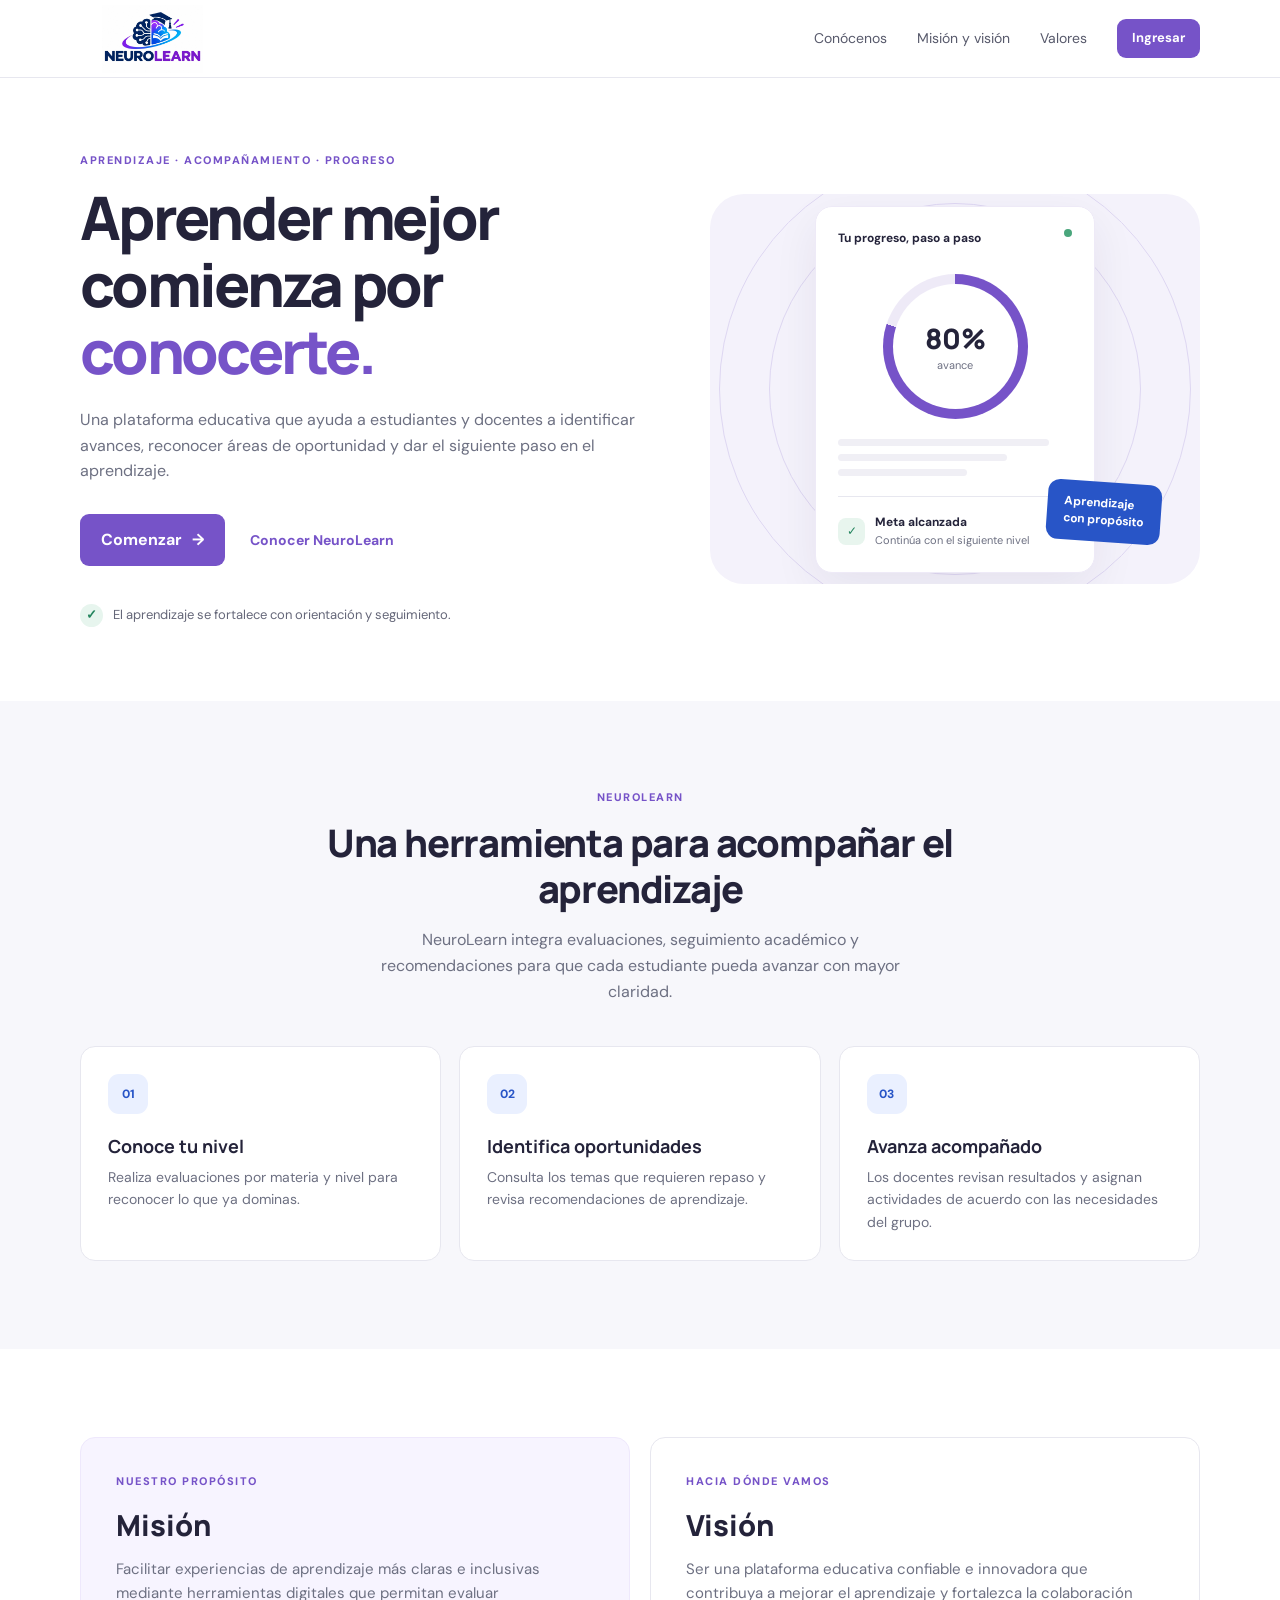
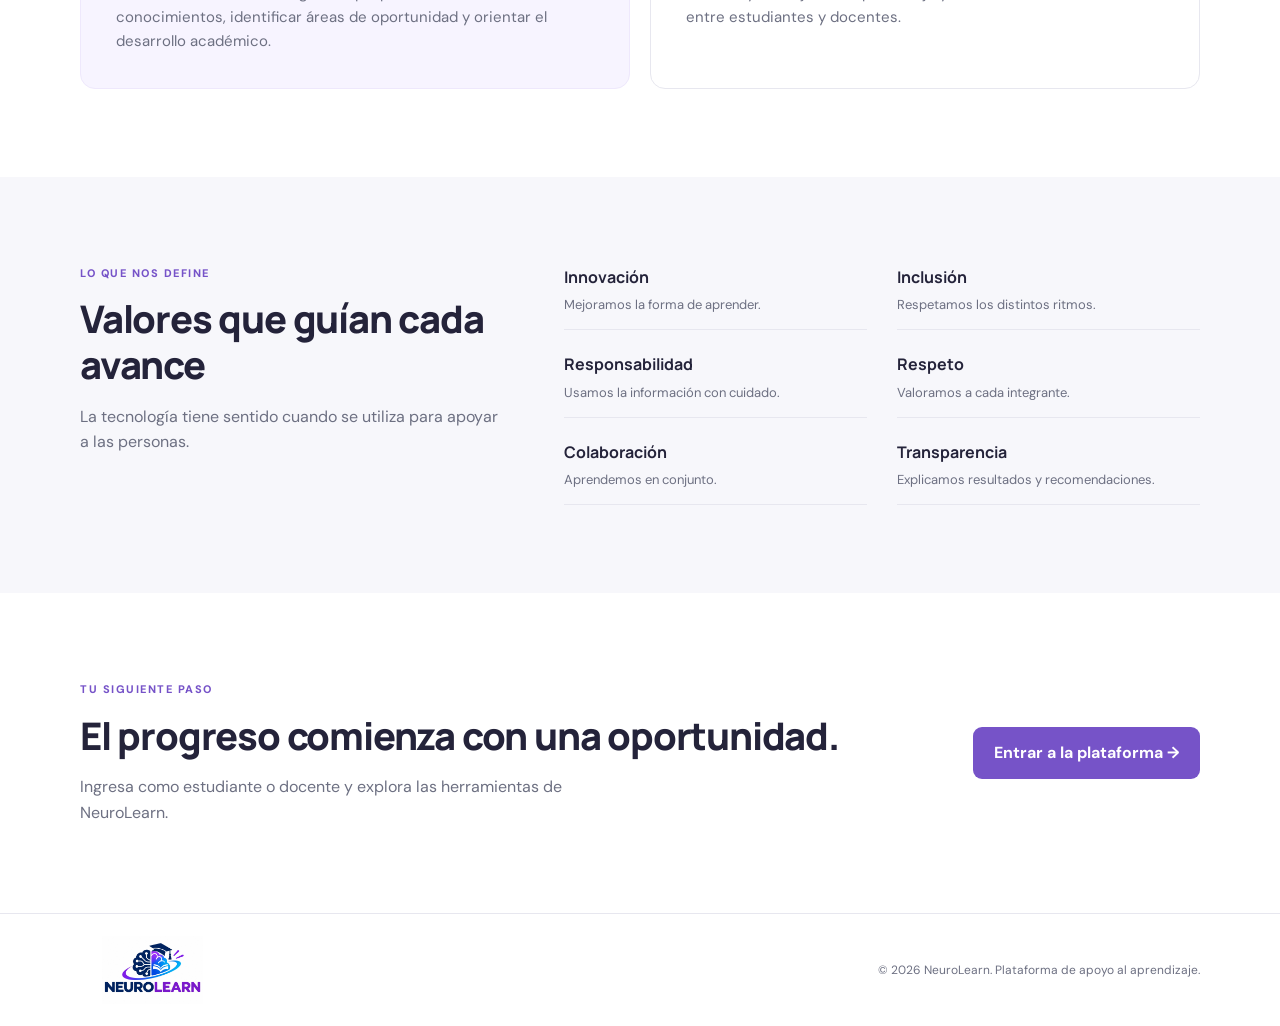
==== index.html @ 256c32f3 "Add files via upload" ====
<!doctype html>
<html lang="es">
<head>
  <meta charset="utf-8"><meta name="viewport" content="width=device-width, initial-scale=1">
  <meta name="description" content="NeuroLearn: plataforma para fortalecer el aprendizaje mediante evaluaciones y seguimiento académico.">
  <title>NeuroLearn | Aprender con propósito</title><link rel="stylesheet" href="css/styles.css">
</head>
<body>
<header class="site-header"><a class="brand" href="index.html"><img src="assets/img/logo-neurolearn.jpeg" alt="Logo NeuroLearn"><span>NeuroLearn</span></a><nav><a href="#nosotros">Conócenos</a><a href="#mision">Misión y visión</a><a href="#valores">Valores</a><a class="button button-small" href="pages/acceso.html">Ingresar</a></nav></header>
<main>
<section class="hero wrap"><div class="hero-copy"><span class="eyebrow">APRENDIZAJE · ACOMPAÑAMIENTO · PROGRESO</span><h1>Aprender mejor comienza por <span>conocerte.</span></h1><p>Una plataforma educativa que ayuda a estudiantes y docentes a identificar avances, reconocer áreas de oportunidad y dar el siguiente paso en el aprendizaje.</p><div class="hero-actions"><a class="button" href="pages/acceso.html">Comenzar <span aria-hidden="true">→</span></a><a class="text-link" href="#nosotros">Conocer NeuroLearn</a></div><div class="hero-note"><span class="note-mark">✓</span> El aprendizaje se fortalece con orientación y seguimiento.</div></div><div class="hero-art"><div class="art-card"><div class="art-top"><span>Tu progreso, paso a paso</span><span class="live-dot"></span></div><div class="progress-ring"><div><strong>80%</strong><small>avance</small></div></div><div class="art-lines"><span></span><span></span><span></span></div><div class="art-bottom"><div class="mini-icon">✓</div><div><b>Meta alcanzada</b><small>Continúa con el siguiente nivel</small></div></div></div><div class="art-stamp">Aprendizaje<br>con propósito</div></div></section>
<section id="nosotros" class="section section-soft"><div class="wrap"><div class="section-heading"><span class="eyebrow">NEUROLEARN</span><h2>Una herramienta para acompañar el aprendizaje</h2><p>NeuroLearn integra evaluaciones, seguimiento académico y recomendaciones para que cada estudiante pueda avanzar con mayor claridad.</p></div><div class="feature-grid"><article class="feature-card"><div class="feature-icon">01</div><h3>Conoce tu nivel</h3><p>Realiza evaluaciones por materia y nivel para reconocer lo que ya dominas.</p></article><article class="feature-card"><div class="feature-icon">02</div><h3>Identifica oportunidades</h3><p>Consulta los temas que requieren repaso y revisa recomendaciones de aprendizaje.</p></article><article class="feature-card"><div class="feature-icon">03</div><h3>Avanza acompañado</h3><p>Los docentes revisan resultados y asignan actividades de acuerdo con las necesidades del grupo.</p></article></div></div></section>
<section id="mision" class="section wrap"><div class="purpose-grid"><article class="purpose-card purpose-main"><span class="eyebrow">NUESTRO PROPÓSITO</span><h2>Misión</h2><p>Facilitar experiencias de aprendizaje más claras e inclusivas mediante herramientas digitales que permitan evaluar conocimientos, identificar áreas de oportunidad y orientar el desarrollo académico.</p></article><article class="purpose-card"><span class="eyebrow">HACIA DÓNDE VAMOS</span><h2>Visión</h2><p>Ser una plataforma educativa confiable e innovadora que contribuya a mejorar el aprendizaje y fortalezca la colaboración entre estudiantes y docentes.</p></article></div></section>
<section id="valores" class="section section-soft"><div class="wrap values-layout"><div><span class="eyebrow">LO QUE NOS DEFINE</span><h2>Valores que guían cada avance</h2><p class="muted">La tecnología tiene sentido cuando se utiliza para apoyar a las personas.</p></div><div class="values-grid"><div><b>Innovación</b><p>Mejoramos la forma de aprender.</p></div><div><b>Inclusión</b><p>Respetamos los distintos ritmos.</p></div><div><b>Responsabilidad</b><p>Usamos la información con cuidado.</p></div><div><b>Respeto</b><p>Valoramos a cada integrante.</p></div><div><b>Colaboración</b><p>Aprendemos en conjunto.</p></div><div><b>Transparencia</b><p>Explicamos resultados y recomendaciones.</p></div></div></div></section>
<section class="section wrap final-cta"><div><span class="eyebrow">TU SIGUIENTE PASO</span><h2>El progreso comienza con una oportunidad.</h2><p>Ingresa como estudiante o docente y explora las herramientas de NeuroLearn.</p></div><a class="button" href="pages/acceso.html">Entrar a la plataforma →</a></section>
</main><footer class="footer"><div class="wrap footer-inner"><a class="brand" href="index.html"><img src="assets/img/logo-neurolearn.jpeg" alt=""><span>NeuroLearn</span></a><small>© 2026 NeuroLearn. Plataforma de apoyo al aprendizaje.</small></div></footer>
</body></html>
---- css/styles.css ----
@import url('https://fonts.googleapis.com/css2?family=DM+Sans:wght@400;500;600;700&family=Manrope:wght@500;600;700;800&display=swap');
:root{--purple:#7653c8;--purple-dark:#5539a2;--blue:#2855c7;--blue-soft:#eaf0ff;--ink:#24233a;--muted:#6d7082;--line:#e7e7ef;--paper:#fff;--soft:#f7f7fb;--green:#23845d;--shadow:0 16px 45px rgba(37,34,68,.07)}
*{box-sizing:border-box}html{scroll-behavior:smooth}body{margin:0;background:#fff;color:var(--ink);font-family:'DM Sans',Arial,sans-serif;line-height:1.6}a{color:inherit;text-decoration:none}button,input,select,textarea{font:inherit}.wrap{width:min(1120px,calc(100% - 44px));margin-inline:auto}.site-header,.dash-header{height:78px;padding:0 max(22px,calc((100% - 1120px)/2));display:flex;align-items:center;justify-content:space-between;border-bottom:1px solid var(--line);background:#fff}.site-header nav{display:flex;align-items:center;gap:30px;color:#57596b;font-size:14px}.site-header nav a:hover,.text-link:hover{color:var(--purple)}.brand{display:inline-flex;align-items:center;gap:10px;font:800 20px Manrope,sans-serif;letter-spacing:-.7px}.brand img{width:38px;height:38px}.button{display:inline-flex;align-items:center;justify-content:center;gap:10px;border:0;border-radius:9px;background:var(--purple);color:#fff;padding:13px 21px;font-weight:700;cursor:pointer;transition:.18s ease}.button:hover{background:var(--purple-dark);transform:translateY(-1px)}.button:disabled{background:#c9c5d6;cursor:not-allowed;transform:none}.button-small{padding:9px 15px;font-size:13px}.button-outline{background:#fff;color:var(--purple);border:1px solid #d9d0f1}.button-outline:hover{color:#fff}.text-link{color:var(--purple);font-weight:700;font-size:14px}.hero{min-height:560px;display:grid;grid-template-columns:1.08fr .92fr;align-items:center;gap:55px;padding-block:74px}.eyebrow{display:block;color:var(--purple);font-size:11px;font-weight:800;letter-spacing:1.5px;margin-bottom:14px}.hero h1{font:800 clamp(40px,5vw,60px)/1.12 Manrope,sans-serif;letter-spacing:-2.7px;margin:0 0 22px;max-width:620px}.hero h1 span{color:var(--purple)}.hero-copy>p,.section-heading>p,.purpose-card p,.final-cta p{color:var(--muted);font-size:16px;max-width:570px}.hero-actions{display:flex;align-items:center;gap:25px;margin-top:30px}.hero-note{display:flex;align-items:center;gap:10px;margin-top:38px;color:#656779;font-size:13px}.note-mark{display:grid;place-items:center;width:23px;height:23px;background:#e7f5ee;color:var(--green);border-radius:50%;font-weight:800}.hero-art{min-height:390px;position:relative;display:grid;place-items:center;background:#f4f2fb;border-radius:34px;overflow:hidden}.hero-art:before,.hero-art:after{content:"";position:absolute;border:1px solid #ded7f2;border-radius:50%;width:370px;height:370px}.hero-art:after{width:470px;height:470px}.art-card{position:relative;z-index:1;background:#fff;width:280px;padding:22px;border:1px solid #eeeaf7;border-radius:17px;box-shadow:var(--shadow)}.art-top{display:flex;justify-content:space-between;font-size:12px;font-weight:700}.live-dot{width:8px;height:8px;border-radius:50%;background:#4aa67c}.progress-ring{width:145px;height:145px;border-radius:50%;margin:26px auto 20px;display:grid;place-items:center;background:conic-gradient(var(--purple) 0 80%,#eeeaf7 80% 100%);position:relative}.progress-ring:before{content:"";position:absolute;inset:10px;background:white;border-radius:50%}.progress-ring div{position:relative;text-align:center}.progress-ring strong{display:block;font:800 28px Manrope}.progress-ring small,.art-bottom small{display:block;color:var(--muted);font-size:11px}.art-lines{display:grid;gap:8px}.art-lines span{height:7px;border-radius:5px;background:#f0eff5}.art-lines span:first-child{width:90%}.art-lines span:nth-child(2){width:72%}.art-lines span:nth-child(3){width:55%}.art-bottom{display:flex;gap:10px;align-items:center;border-top:1px solid var(--line);margin-top:20px;padding-top:16px;font-size:12px}.mini-icon{width:27px;height:27px;border-radius:8px;background:#e8f5ee;color:var(--green);display:grid;place-items:center}.art-stamp{position:absolute;z-index:2;right:8%;bottom:11%;background:var(--blue);color:white;border-radius:12px;padding:13px 17px;font-size:12px;font-weight:700;line-height:1.4;transform:rotate(4deg)}.section{padding-block:88px}.section-soft{background:var(--soft)}.section-heading{text-align:center;max-width:690px;margin:0 auto 42px}.section-heading h2,.values-layout h2,.final-cta h2{font:800 clamp(29px,3vw,38px)/1.2 Manrope;letter-spacing:-1.2px;margin:0 0 14px}.section-heading>p{margin-inline:auto}.feature-grid{display:grid;grid-template-columns:repeat(3,1fr);gap:18px}.feature-card,.purpose-card{background:white;border:1px solid var(--line);border-radius:15px;padding:27px}.feature-icon{width:40px;height:40px;border-radius:11px;background:var(--blue-soft);color:var(--blue);display:grid;place-items:center;font-weight:800;font-size:12px}.feature-card h3{font:700 18px Manrope;margin:20px 0 8px}.feature-card p{color:var(--muted);font-size:14px;margin:0}.purpose-grid{display:grid;grid-template-columns:1fr 1fr;gap:20px}.purpose-card{padding:35px}.purpose-card h2{font:800 29px Manrope;margin:0 0 12px}.purpose-card p{margin:0;font-size:15px}.purpose-main{background:#f7f4ff;border-color:#eee8fc}.values-layout{display:grid;grid-template-columns:.8fr 1.2fr;gap:60px;align-items:start}.muted{color:var(--muted)}.values-grid{display:grid;grid-template-columns:1fr 1fr;gap:22px 30px}.values-grid>div{border-bottom:1px solid var(--line);padding-bottom:13px}.values-grid b{font:700 16px Manrope}.values-grid p{font-size:13px;color:var(--muted);margin:5px 0 0}.final-cta{display:flex;align-items:center;justify-content:space-between;gap:30px}.final-cta p{margin-bottom:0}.footer{border-top:1px solid var(--line);padding:22px 0}.footer-inner{display:flex;justify-content:space-between;align-items:center}.footer small{color:var(--muted);font-size:12px}
/* Acceso */.access-body{min-height:100vh;background:var(--soft)}.access-wrap{width:min(850px,calc(100% - 40px));margin:80px auto}.access-wrap .section-heading h1{font:800 38px Manrope;margin:0}.role-grid{display:grid;grid-template-columns:1fr 1fr;gap:20px}.role-card{display:block;background:#fff;border:1px solid var(--line);border-radius:16px;padding:30px;transition:.2s}.role-card:hover{transform:translateY(-3px);box-shadow:var(--shadow);border-color:#cfc2ef}.role-icon{width:47px;height:47px;border-radius:13px;background:#eee8fb;color:var(--purple);display:grid;place-items:center;font:800 20px Manrope}.role-teacher{background:var(--blue-soft);color:var(--blue)}.role-card h2{font:700 22px Manrope;margin:20px 0 8px}.role-card p{color:var(--muted);font-size:14px;min-height:68px}.role-link{display:block;color:var(--purple);font-weight:700;font-size:14px;margin-top:22px}.demo-note{text-align:center;color:var(--muted);font-size:12px;margin-top:25px}
/* Paneles */.dash-header{position:sticky;top:0;z-index:5}.dash-header>div{display:flex;align-items:center;gap:22px}.role-label{font-size:12px;color:var(--muted)}.dashboard{padding-top:42px;padding-bottom:80px}.dash-title{display:flex;align-items:end;justify-content:space-between;gap:25px;margin-bottom:28px}.dash-title h1{font:800 34px Manrope;letter-spacing:-1px;margin:0 0 5px}.dash-title p,.section-title-row p{margin:0;color:var(--muted);font-size:14px}.student-name{display:grid;gap:5px;font-size:12px;color:var(--muted)}.student-name input,.assign-form input,.assign-form select,.assign-form textarea{border:1px solid #dddde8;border-radius:8px;padding:10px 12px;min-width:210px;color:var(--ink);background:white;outline:none}.student-name input:focus,.assign-form :focus{border-color:var(--purple)}.stats-grid{display:grid;grid-template-columns:repeat(3,1fr);gap:15px;margin-bottom:38px}.stat-card{background:#fff;border:1px solid var(--line);border-radius:13px;padding:19px 21px}.stat-card small{display:block;color:var(--muted);font-size:12px}.stat-card strong{display:block;font:800 29px Manrope;margin:4px 0}.stat-card span{font-size:12px;color:var(--muted)}.dash-section{margin-top:42px}.dash-section>h2,.section-title-row h2{font:700 22px Manrope;margin:0 0 5px}.section-title-row{display:flex;justify-content:space-between;align-items:center;margin-bottom:17px;gap:20px}.subject-grid{display:grid;grid-template-columns:1fr 1fr;gap:17px}.subject-card,.course-row,.detail-card{border:1px solid var(--line);border-radius:13px;padding:22px;background:#fff}.subject-head{display:flex;align-items:center;justify-content:space-between}.subject-symbol{width:38px;height:38px;display:grid;place-items:center;background:#f0ebfc;color:var(--purple);border-radius:10px;font:800 16px Manrope}.level-pill{background:var(--blue-soft);color:var(--blue);padding:5px 9px;border-radius:20px;font-size:11px;font-weight:700}.subject-card h3{font:700 19px Manrope;margin:16px 0 5px}.subject-card p{color:var(--muted);font-size:13px;margin:0 0 16px}.level-track{display:flex;gap:5px;margin-bottom:18px}.level-track span{height:5px;flex:1;border-radius:8px;background:#eeeef3}.level-track span.filled{background:var(--purple)}.subject-card .button{width:100%;padding:10px}.course-list{display:grid;gap:10px}.course-row{display:flex;align-items:center;justify-content:space-between;gap:15px}.course-row h3{font:700 16px Manrope;margin:0}.course-row p{font-size:13px;color:var(--muted);margin:5px 0}.course-row small{font-size:12px;color:var(--muted)}.status-tag{display:inline-block;background:#eaf6f0;color:var(--green);border-radius:20px;padding:5px 9px;font-size:11px;font-weight:700;white-space:nowrap}.status-warn{background:#fff3df;color:#98651a}.empty-state,.detail-empty{background:#fafafd;border:1px dashed #dcdce7;border-radius:12px;padding:22px;color:var(--muted);font-size:13px}.table-wrap{overflow-x:auto;border:1px solid var(--line);border-radius:12px;background:#fff}table{width:100%;border-collapse:collapse;font-size:13px;white-space:nowrap}th,td{text-align:left;padding:13px 15px;border-bottom:1px solid var(--line)}th{background:#fafafd;color:#66697a;font-size:11px;text-transform:uppercase;letter-spacing:.5px}tbody tr:last-child td{border-bottom:0}.table-action{border:0;background:none;color:var(--purple);font-weight:700;cursor:pointer}.assign-grid{display:grid;grid-template-columns:.8fr 1.2fr;gap:22px}.assign-form{display:grid;gap:13px;padding:22px;border:1px solid var(--line);border-radius:13px}.assign-form label{display:grid;gap:6px;font-size:12px;font-weight:700;color:#55576a}.assign-form input,.assign-form select,.assign-form textarea{width:100%;min-width:0;font-size:13px}.assign-form textarea{resize:vertical}.catalog-list{display:grid;grid-template-columns:1fr 1fr;gap:10px}.catalog-item{border:1px solid var(--line);border-radius:10px;padding:14px}.catalog-item b{display:block;font-size:13px}.catalog-item span{display:block;color:var(--purple);font-size:11px;margin:4px 0}.catalog-item p{font-size:12px;color:var(--muted);margin:0}.detail-card{max-width:800px}.detail-heading{display:flex;justify-content:space-between;align-items:center}.detail-heading h3{margin:0;font:700 20px Manrope}.detail-heading>strong{font:800 25px Manrope;color:var(--purple)}.detail-card h4{margin:20px 0 8px}.detail-card li,.detail-card p{font-size:13px;color:var(--muted)}
/* Evaluación */.exam-panel,.result-panel{margin-top:35px;scroll-margin-top:95px}.hidden{display:none!important}.exam-panel{border:1px solid var(--line);border-radius:16px;padding:28px;background:#fff;box-shadow:var(--shadow)}.exam-top{display:flex;justify-content:space-between;align-items:start}.exam-top h2{font:700 23px Manrope;margin:0}.close-button{border:0;background:#f4f3f8;border-radius:8px;padding:7px 11px;color:var(--muted);cursor:pointer}.exam-progress{height:6px;border-radius:8px;background:#eeeef4;margin:23px 0 12px;overflow:hidden}.exam-progress span{display:block;height:100%;background:var(--purple);transition:width .2s}.exam-meta{font-size:12px;color:var(--muted)}.question-text{font:700 20px/1.4 Manrope;margin:22px 0}.answer-options{display:grid;gap:10px}.answer-option{display:flex;align-items:center;gap:12px;text-align:left;border:1px solid var(--line);background:white;border-radius:10px;padding:13px;cursor:pointer;color:var(--ink)}.answer-option>span{width:27px;height:27px;border-radius:8px;background:#f1eff7;color:var(--purple);display:grid;place-items:center;font-weight:800;font-size:12px}.answer-option:hover,.answer-option.selected{border-color:var(--purple);background:#faf8ff}.exam-actions{display:flex;justify-content:space-between;align-items:center;margin-top:22px;gap:15px}.exam-actions>span{font-size:12px;color:var(--muted)}.exam-actions button:disabled{opacity:.5}.result-card{border:1px solid var(--line);border-radius:16px;padding:30px;text-align:center;background:#fff}.result-score{font:800 55px Manrope;color:var(--purple);margin:12px}.result-score small{font-size:17px;color:var(--muted)}.result-card h2{font:800 25px Manrope;margin:0}.result-card>p{color:var(--muted);font-size:14px;max-width:650px;margin:10px auto 20px}.mistake-list{text-align:left;max-width:700px;margin:25px auto}.mistake-list h3{font:700 17px Manrope}.mistake-list>div{padding:12px 0;border-bottom:1px solid var(--line)}.mistake-list p{font-size:13px;color:var(--muted);margin:4px 0}.mistake-list small{color:var(--green);font-size:12px}.success-note{color:var(--green)!important}
@media(max-width:800px){.site-header nav{gap:15px}.hero{grid-template-columns:1fr;gap:35px;padding-block:55px}.hero-art{min-height:350px}.values-layout{grid-template-columns:1fr;gap:25px}.assign-grid{grid-template-columns:1fr}.catalog-list{grid-template-columns:1fr 1fr}}
@media(max-width:600px){.wrap{width:calc(100% - 32px)}.site-header,.dash-header{height:68px;padding-inline:16px}.site-header nav a:not(.button){display:none}.brand{font-size:18px}.brand img{width:34px;height:34px}.hero{min-height:auto;padding-block:48px}.hero h1{font-size:42px;letter-spacing:-1.8px}.hero-art{min-height:320px}.art-stamp{right:4%;bottom:7%}.section{padding-block:60px}.feature-grid,.purpose-grid,.role-grid,.subject-grid,.stats-grid{grid-template-columns:1fr}.feature-grid{gap:12px}.purpose-card{padding:25px}.values-grid{gap:16px}.final-cta,.footer-inner,.dash-title{align-items:flex-start;flex-direction:column}.final-cta .button{width:100%}.footer-inner{gap:12px}.access-wrap{margin:50px auto}.access-wrap .section-heading h1{font-size:31px}.role-card p{min-height:0}.dashboard{padding-top:28px}.dash-title h1{font-size:29px}.student-name,.student-name input{width:100%}.dash-title{gap:18px}.dash-header>div{gap:10px}.role-label{display:none}.course-row{align-items:flex-start;flex-direction:column}.section-title-row{align-items:flex-start;flex-direction:column}.catalog-list{grid-template-columns:1fr}.exam-panel{padding:18px}.exam-actions{align-items:stretch;flex-direction:column}.exam-actions .button{width:100%}.result-card{padding:22px}}

/* Ventanas modales: evaluaciones, resultados y análisis docente */
body.modal-open{overflow:hidden}
.modal-backdrop{position:fixed;inset:0;z-index:1000;display:grid;place-items:center;padding:20px;background:rgba(16,22,43,.62);backdrop-filter:blur(3px)}
.modal-backdrop.hidden{display:none!important}
.app-modal{width:min(100%,720px);max-height:min(88vh,900px);overflow:auto;background:#fff;border:1px solid rgba(255,255,255,.7);border-radius:18px;box-shadow:0 24px 80px rgba(8,16,40,.28);padding:25px;outline:none;animation:modal-enter .18s ease-out}
.modal-header{display:flex;align-items:center;justify-content:space-between;gap:15px;padding-bottom:16px;border-bottom:1px solid var(--line)}
.modal-header h2{margin:0;font:700 20px Manrope;color:var(--ink)}
.modal-content{padding-top:18px}
.modal-content .exam-top{display:flex;align-items:center;justify-content:space-between;gap:15px}
.modal-content .exam-top h3{margin:4px 0 0;font:700 17px Manrope}
.modal-content .exam-progress{margin:17px 0 20px}
.modal-content .question-text{margin:0 0 18px;font-size:19px}
.modal-content .answer-options{display:grid;gap:9px}
.modal-content .exam-actions,.modal-actions{display:flex;justify-content:space-between;align-items:center;gap:10px;margin-top:22px}
.modal-content .exam-actions .button,.modal-actions .button{min-width:120px}
.modal-content .result-card{border:0;padding:8px 0 0;box-shadow:none}
.modal-content .result-card h3{font:800 24px Manrope;margin:0}
.modal-content .result-card>p{line-height:1.6}
.modal-content .detail-card{padding:0;border:0}
.modal-content .detail-card h4{margin-top:18px}
.brand img{object-fit:contain;background:#fff;border-radius:7px}
@keyframes modal-enter{from{opacity:0;transform:translateY(8px) scale(.99)}to{opacity:1;transform:translateY(0) scale(1)}}
@media(max-width:600px){.modal-backdrop{padding:10px;align-items:end}.app-modal{max-height:92vh;border-radius:17px 17px 12px 12px;padding:19px}.modal-content .exam-actions,.modal-actions{flex-direction:column-reverse;align-items:stretch}.modal-content .exam-actions .button,.modal-actions .button{width:100%}}
.brand img{width:145px;height:68px;object-fit:contain;background:transparent;border-radius:0}
.brand img+span{display:none}
@media(max-width:600px){.brand img{width:125px;height:58px}}
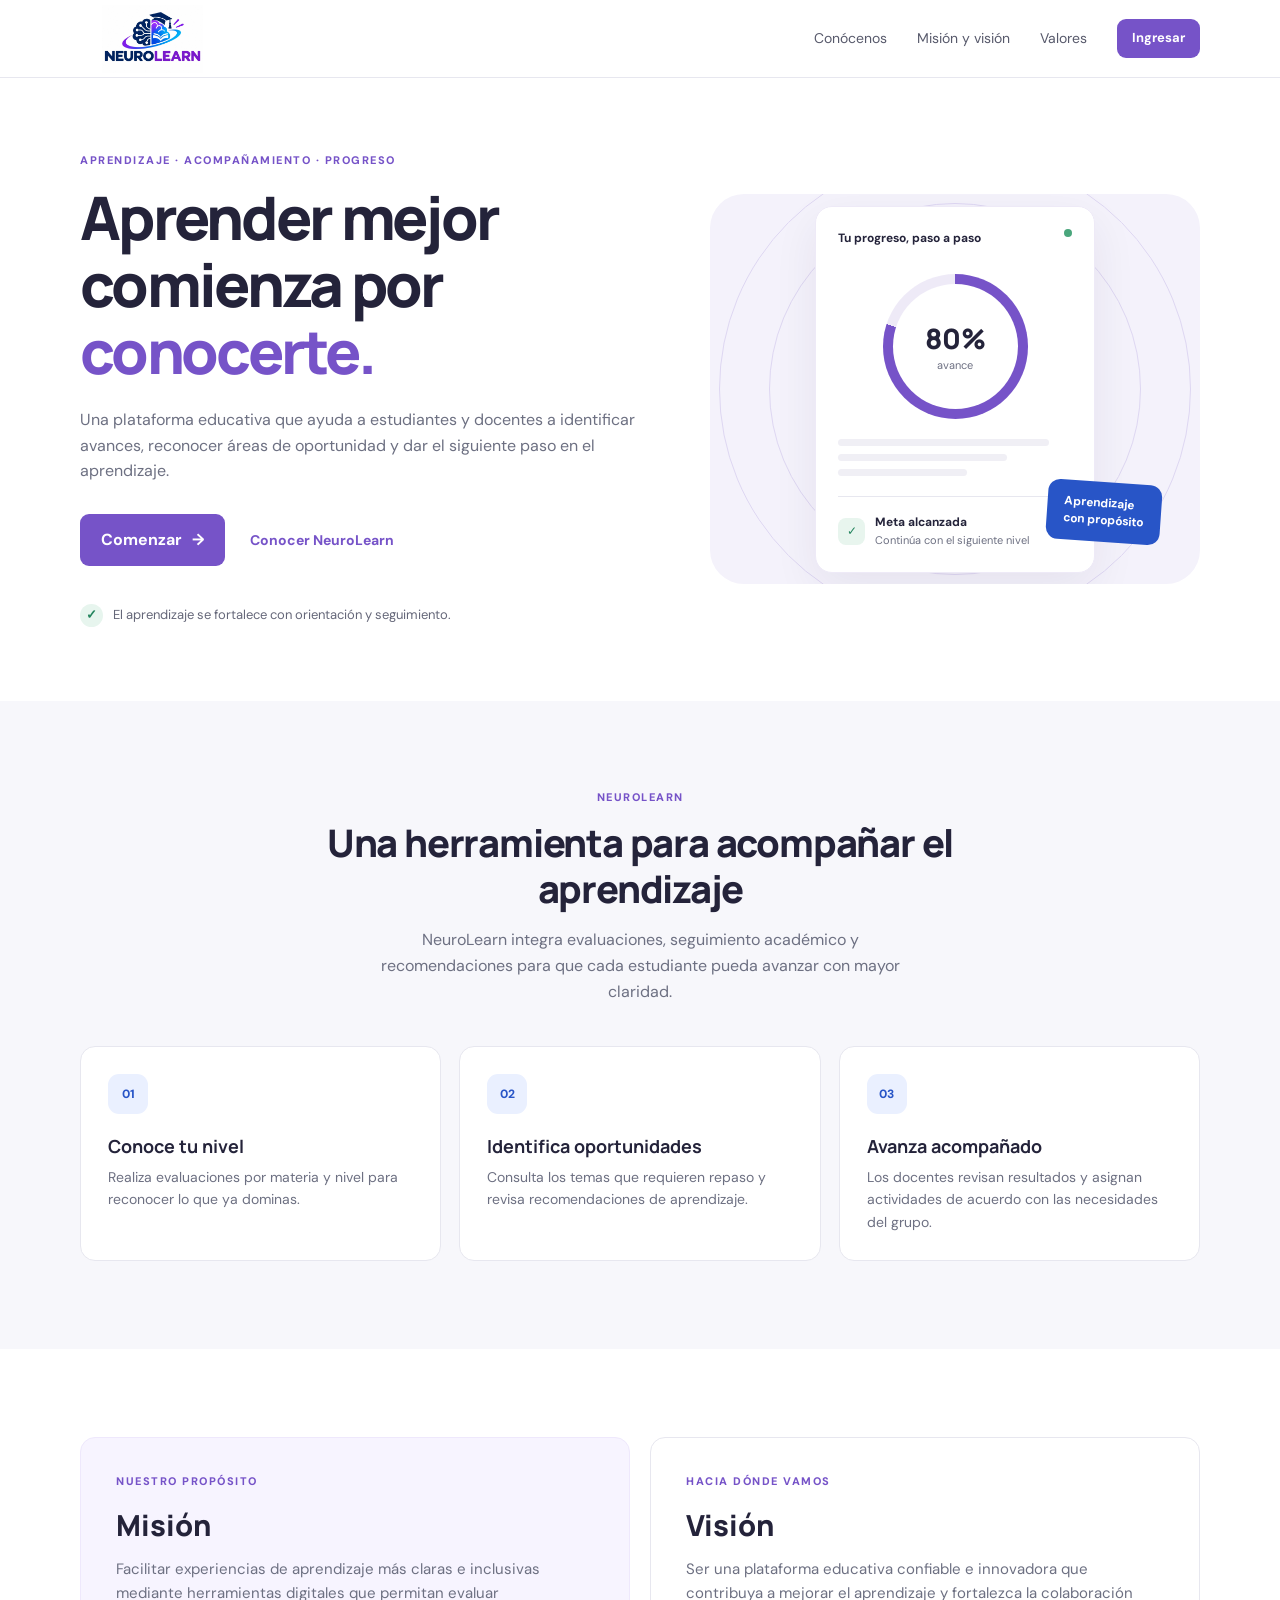
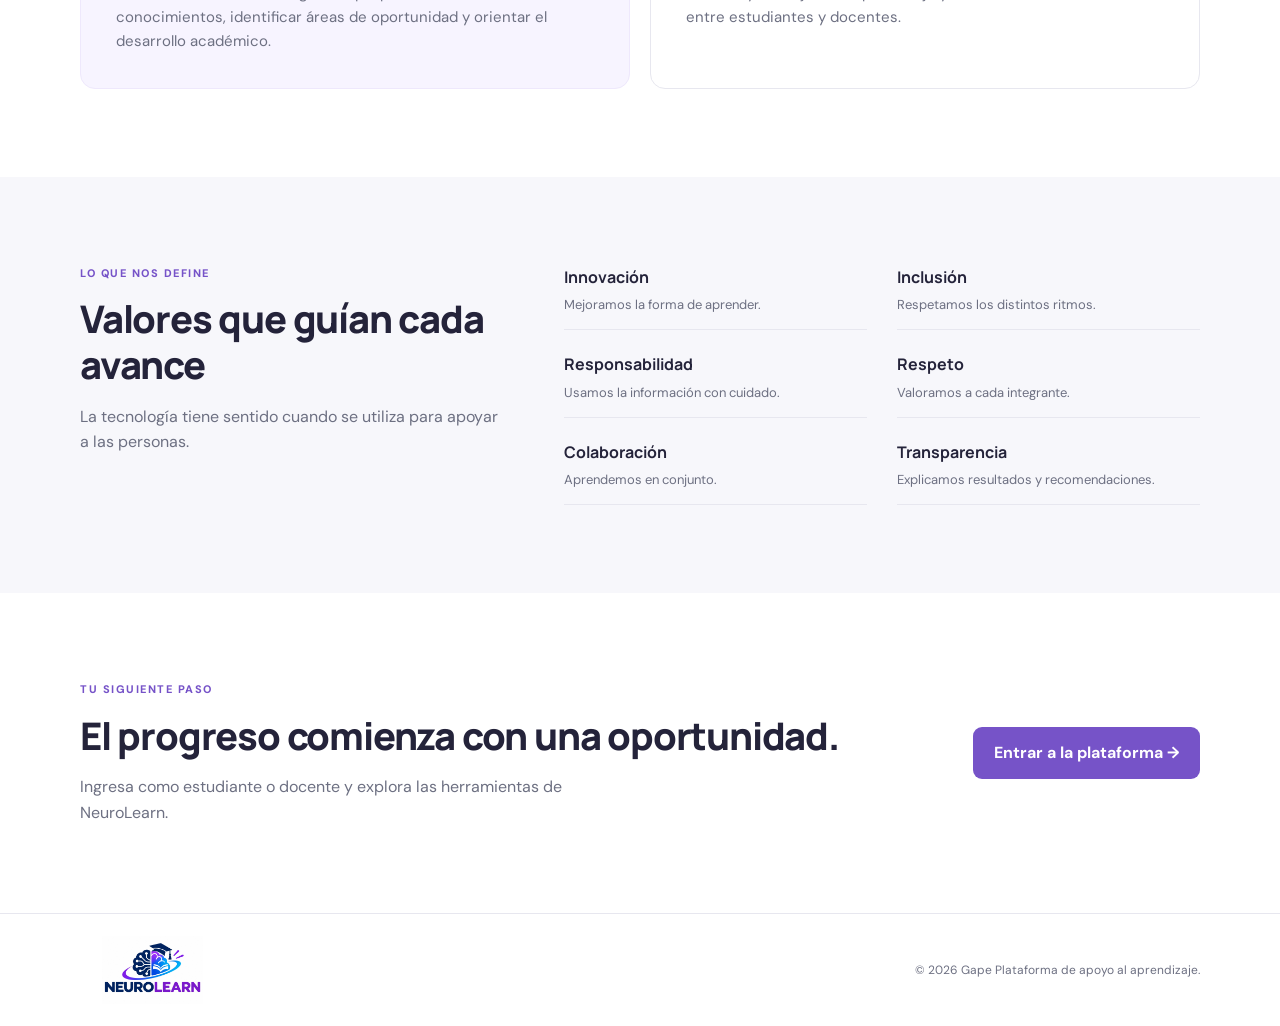
==== commit 7b80a8ee: "Update index.html" ====
--- a/index.html
+++ b/index.html
@@ -13,5 +13,5 @@
 <section id="mision" class="section wrap"><div class="purpose-grid"><article class="purpose-card purpose-main"><span class="eyebrow">NUESTRO PROPÓSITO</span><h2>Misión</h2><p>Facilitar experiencias de aprendizaje más claras e inclusivas mediante herramientas digitales que permitan evaluar conocimientos, identificar áreas de oportunidad y orientar el desarrollo académico.</p></article><article class="purpose-card"><span class="eyebrow">HACIA DÓNDE VAMOS</span><h2>Visión</h2><p>Ser una plataforma educativa confiable e innovadora que contribuya a mejorar el aprendizaje y fortalezca la colaboración entre estudiantes y docentes.</p></article></div></section>
 <section id="valores" class="section section-soft"><div class="wrap values-layout"><div><span class="eyebrow">LO QUE NOS DEFINE</span><h2>Valores que guían cada avance</h2><p class="muted">La tecnología tiene sentido cuando se utiliza para apoyar a las personas.</p></div><div class="values-grid"><div><b>Innovación</b><p>Mejoramos la forma de aprender.</p></div><div><b>Inclusión</b><p>Respetamos los distintos ritmos.</p></div><div><b>Responsabilidad</b><p>Usamos la información con cuidado.</p></div><div><b>Respeto</b><p>Valoramos a cada integrante.</p></div><div><b>Colaboración</b><p>Aprendemos en conjunto.</p></div><div><b>Transparencia</b><p>Explicamos resultados y recomendaciones.</p></div></div></div></section>
 <section class="section wrap final-cta"><div><span class="eyebrow">TU SIGUIENTE PASO</span><h2>El progreso comienza con una oportunidad.</h2><p>Ingresa como estudiante o docente y explora las herramientas de NeuroLearn.</p></div><a class="button" href="pages/acceso.html">Entrar a la plataforma →</a></section>
-</main><footer class="footer"><div class="wrap footer-inner"><a class="brand" href="index.html"><img src="assets/img/logo-neurolearn.jpeg" alt=""><span>NeuroLearn</span></a><small>© 2026 NeuroLearn. Plataforma de apoyo al aprendizaje.</small></div></footer>
+</main><footer class="footer"><div class="wrap footer-inner"><a class="brand" href="index.html"><img src="assets/img/logo-neurolearn.jpeg" alt=""><span>NeuroLearn</span></a><small>© 2026 Gape Plataforma de apoyo al aprendizaje.</small></div></footer>
 </body></html>
